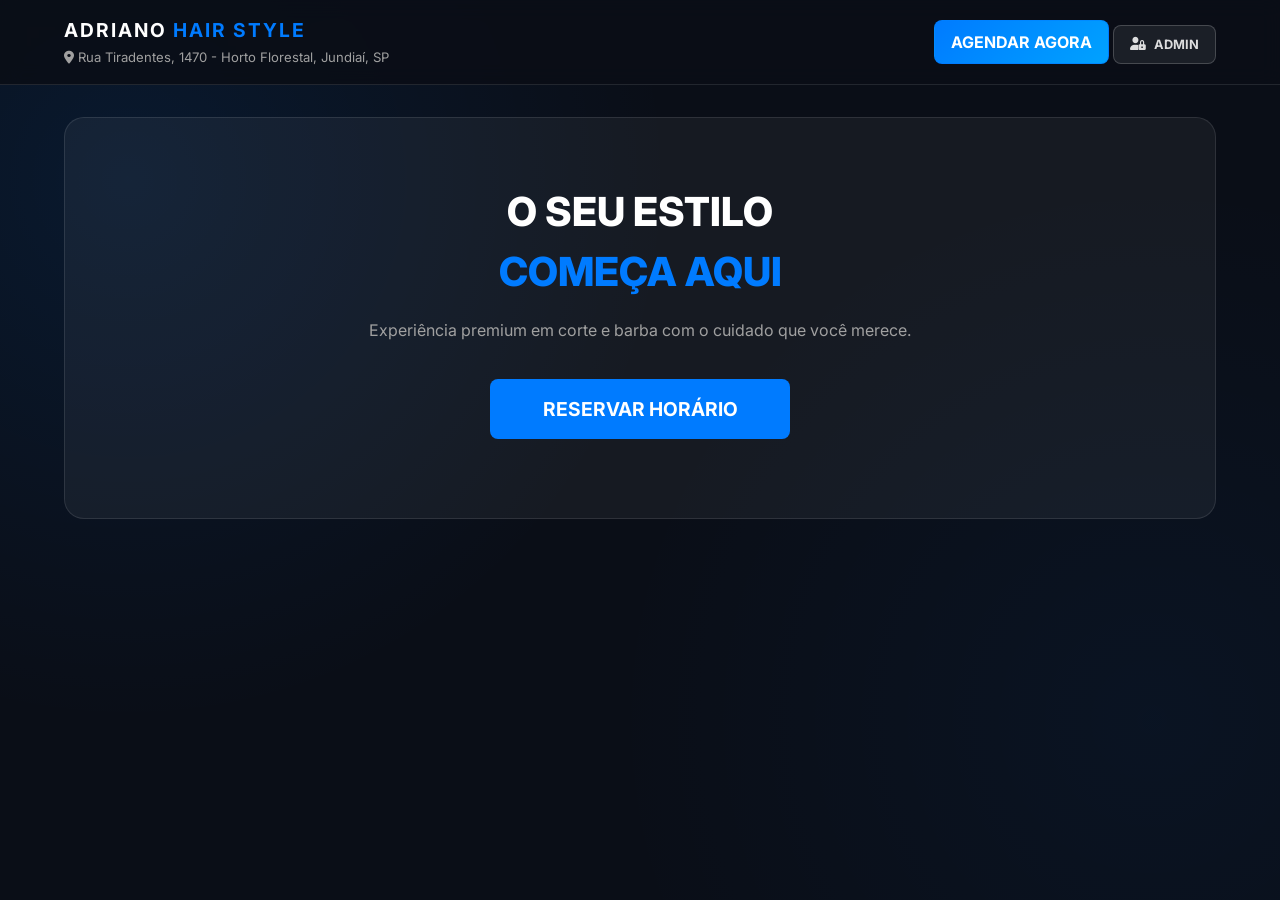
==== index/index.html @ ead25d75 "melhora visual da agenda e sidebar com estilo mais profissional, e melhora agenda diaria e corrige s" ====
﻿<!DOCTYPE html>
<html lang="pt-BR">
<head>
  <meta charset="UTF-8">
  <meta name="viewport" content="width=device-width, initial-scale=1.0">
  <title>Adriano Hair Style</title>
  
  <link rel="stylesheet" href="style.css">
  
  <link rel="stylesheet" href="https://cdnjs.cloudflare.com/ajax/libs/font-awesome/6.0.0/css/all.min.css">
  <link href="https://fonts.googleapis.com/css2?family=Inter:wght@400;700;800&display=swap" rel="stylesheet">
</head>
<body>

<header>
  <div class="brand-locations">
    <h1>ADRIANO <span style="color: var(--accent-blue);">HAIR STYLE</span></h1>
    <p class="location-text"><i class="fa-solid fa-location-dot"></i> Rua Tiradentes, 1470 - Horto Florestal, Jundiaí, SP</p>
  </div>
  <nav>
    <a href="agendamento.html" class="btn-primary">AGENDAR AGORA</a>
    <a href="login.html" class="btn-admin"><i class="fa-solid fa-user-lock"></i> ADMIN</a>
  </nav>
</header>

<main style="padding: 2rem 5%;">
  
  <section class="animate" style="text-align: center; padding: 4rem 1rem; background: var(--card-bg); border-radius: 20px; border: 1px solid var(--glass-border); margin-bottom: 3rem;">
    <h2 style="font-size: 2.5rem; font-weight: 800; margin-bottom: 1rem;">O SEU ESTILO <br><span style="color: var(--accent-blue);">COMEÇA AQUI</span></h2>
    <p style="color: var(--text-dim); margin-bottom: 2rem; max-width: 600px; margin-inline: auto;">Experiência premium em corte e barba com o cuidado que você merece.</p>
    <a href="agendamento.html">
        <button style="max-width: 300px; height: 60px; font-size: 1.2rem;">RESERVAR HORÁRIO</button>
    </a>
  </section>

</main>

</body>
</html>
---- index/style.css ----
@import url('https://fonts.googleapis.com/css2?family=Inter:wght@300;400;600;800&display=swap');

/* 1. CONFIGURAÇÕES GERAIS E CORES */
:root {
  --bg-dark: #0a0e17;
  --card-bg: rgba(255, 255, 255, 0.05);
  --accent-blue: #007bff;
  --accent-hover: #0056b3;
  --text-main: #ffffff;
  --text-dim: #a0a0a0;
  --glass-border: rgba(255, 255, 255, 0.1);
  --success: #28a745;
}

* {
  margin: 0;
  padding: 0;
  box-sizing: border-box;
  font-family: 'Inter', sans-serif;
}

body {
  background-color: var(--bg-dark);
  background-image: 
    radial-gradient(circle at 10% 20%, rgba(0, 123, 255, 0.1) 0%, transparent 40%),
    radial-gradient(circle at 90% 80%, rgba(0, 123, 255, 0.05) 0%, transparent 40%);
  color: var(--text-main);
  line-height: 1.5;
  min-height: 100vh;
  overflow-x: hidden; /* Evita rolagem horizontal indesejada */
}

/* 2. ANIMAÇÕES */
@keyframes fadeInUp {
  from { opacity: 0; transform: translateY(20px); }
  to { opacity: 1; transform: translateY(0); }
}

.animate {
  animation: fadeInUp 0.5s ease forwards;
}

/* 3. HEADER RESPONSIVO */
header {
  padding: 1rem 5%;
  display: flex;
  justify-content: space-between;
  align-items: center;
  background: rgba(10, 14, 23, 0.9);
  backdrop-filter: blur(10px);
  border-bottom: 1px solid var(--glass-border);
  position: sticky;
  top: 0;
  z-index: 1000;
}

header h1 { font-size: 1.2rem; text-transform: uppercase; letter-spacing: 2px; }

header .brand-locations { display: flex; flex-direction: column; gap: 0.2rem; }
header .location-text { font-size: 0.82rem; color: var(--text-dim); margin: 0; }

nav a.btn-primary,
nav a.btn-admin {
  display: inline-flex;
  align-items: center;
  gap: 0.5rem;
  text-decoration: none;
  font-weight: 700;
  border-radius: 8px;
  padding: 9px 16px;
  transition: transform 0.2s ease, box-shadow 0.2s ease, opacity 0.2s ease;
}

nav a.btn-primary {
  color: #fff;
  background: linear-gradient(135deg, #007bff 0%, #00a2ff 100%);
  border: 1px solid rgba(0, 123, 255, 0.5);
}

nav a.btn-primary:hover {
  transform: translateY(-1px);
  box-shadow: 0 10px 20px rgba(0, 123, 255, 0.35);
}

nav a.btn-admin {
  color: rgba(255, 255, 255, 0.9);
  background: rgba(255, 255, 255, 0.08);
  border: 1px solid rgba(255, 255, 255, 0.2);
  font-size: 0.8rem;
  opacity: 0.95;
}

nav a.btn-admin:hover {
  opacity: 1;
  box-shadow: 0 8px 15px rgba(0, 0, 0, 0.2);
}

/* 4. ELEMENTOS DE FORMULÁRIO E CARDS */
.card, .form-container, .grid-panel {
  background: var(--card-bg);
  backdrop-filter: blur(15px);
  border: 1px solid var(--glass-border);
  border-radius: 12px;
  padding: 1.5rem;
  margin-bottom: 1rem;
}

input, select, button {
  width: 100%;
  padding: 12px;
  margin-top: 5px;
  margin-bottom: 15px;
  border-radius: 8px;
  border: 1px solid var(--glass-border);
  background: rgba(255, 255, 255, 0.03);
  color: #fff;
  font-size: 16px; /* Evita zoom automático no iPhone */
}

button {
  background: var(--accent-blue);
  font-weight: 700;
  border: none;
  cursor: pointer;
  transition: 0.3s;
}

button:hover {
  background: var(--accent-hover);
  box-shadow: 0 0 15px rgba(0, 123, 255, 0.3);
}

/* 5. GRID DO ADMIN (ESTRUTURA PRINCIPAL) */
.admin-layout {
  display: flex;
  flex-direction: column; /* Padrão celular: uma coluna */
}

.admin-main {
  padding: 1rem;
  width: 100%;
}

/* Dashboard Cards */
.dashboard-grid {
  display: grid;
  grid-template-columns: repeat(auto-fit, minmax(140px, 1fr));
  gap: 15px;
  margin-bottom: 2rem;
}

.dashboard-grid .card {
  text-align: center;
  padding: 1rem;
}

/* 6. TABELAS RESPONSIVAS (O segredo para telas pequenas) */
.table-container {
  width: 100%;
  overflow-x: auto; /* Permite rolar a tabela no celular */
  margin-top: 10px;
}

table {
  width: 100%;
  border-collapse: collapse;
  min-width: 500px; /* Garante que a tabela não esmague os dados */
}

th, td {
  padding: 12px;
  text-align: left;
  border-bottom: 1px solid var(--glass-border);
}

th { color: var(--accent-blue); font-size: 0.8rem; text-transform: uppercase; }

/* 7. SLOTS DE HORÁRIO (AGENDAMENTO) */
.slots {
  display: grid;
  grid-template-columns: repeat(auto-fill, minmax(80px, 1fr));
  gap: 10px;
}

.slot-btn {
  padding: 10px;
  font-size: 0.8rem;
  background: rgba(255, 255, 255, 0.05);
}

.slot-btn.selected {
  background: var(--accent-blue) !important;
  border-color: #fff;
}

/* 5a. AGENDA */
.schedule-grid {
  display: grid;
  grid-template-columns: 100px repeat(4, minmax(100px, 1fr));
  gap: 0;
  border: 1px solid var(--glass-border);
  border-radius: 12px;
  overflow: hidden;
}

.schedule-row {
  display: contents;
}

.schedule-row > div,
.schedule-row.header > div {
  padding: 12px;
  border-bottom: 1px solid var(--glass-border);
  border-right: 1px solid var(--glass-border);
  background: rgba(255, 255, 255, 0.03);
  min-height: 54px;
  display: flex;
  align-items: center;
  justify-content: center;
  font-size: 0.85rem;
}

.schedule-row.header > div {
  font-weight: 700;
  background: rgba(0, 123, 255, 0.13);
}

.schedule-grid .time-cell {
  background: rgba(0, 0, 0, 0.25);
  font-weight: 600;
}

.slot-cell {
  cursor: pointer;
  transition: background 0.2s ease, transform 0.2s ease;
  text-align: center;
  line-height: 1.2;
  height: 54px;
}

.slot-cell:hover {
  background: rgba(0, 123, 255, 0.15);
  transform: translateY(-1px);
}

.slot-cell.booked {
  background: rgba(40, 167, 69, 0.38);
  color: #fff;
}

.modal {
  display: none;
  position: fixed;
  left: 0;
  top: 0;
  width: 100%;
  height: 100%;
  background: rgba(0, 0, 0, 0.5);
  align-items: center;
  justify-content: center;
  padding: 1rem;
  z-index: 2000;
}

.modal.open {
  display: flex;
}

.modal-content {
  width: min(600px, 100%);
  background: #0f1320;
  border-radius: 16px;
  padding: 1.5rem;
  border: 1px solid var(--glass-border);
  position: relative;
}

.close-modal {
  position: absolute;
  right: 0.75rem;
  top: 0.75rem;
  border: none;
  background: transparent;
  color: var(--text-main);
  font-size: 1rem;
  cursor: pointer;
}

.modal-content h2 { margin-top: 0; margin-bottom: 1rem; }

.form-group { margin-bottom: 0.75rem; }

.form-group label { font-size: 0.8rem; margin-bottom: 0.2rem; display: block; color: var(--text-dim); }

.form-group input,
.form-group select,
.form-group textarea { width: 100%; }

/* CONTROLES DA AGENDA */
.agenda-controls {
  display: flex;
  flex-wrap: wrap;
  align-items: center;
  gap: 0.5rem;
}

.agenda-controls button {
  min-width: 80px;
  max-width: 120px;
  padding: 6px 8px;
  font-size: 0.78rem;
  border-radius: 8px;
  letter-spacing: 0.8px;
  white-space: nowrap;
  text-overflow: ellipsis;
  overflow: hidden;
}

.agenda-controls .agenda-week-label {
  color: var(--text-dim);
  font-size: 0.9rem;
  margin-left: auto;
  white-space: nowrap;
}

/* Responsividade da agenda */
@media (max-width: 768px) {
  .agenda-controls {
    gap: 0.4rem;
  }

  .agenda-controls button {
    min-width: 80px;
    padding: 7px 8px;
    font-size: 0.8rem;
  }

  .agenda-controls .agenda-week-label {
    width: 100%;
    margin-left: 0;
    text-align: left;
  }
}

@media (max-width: 480px) {
  .agenda-controls button {
    min-width: 70px;
    padding: 6px 7px;
    font-size: 0.75rem;
  }

  .agenda-controls .agenda-week-label {
    font-size: 0.78rem;
  }
}

@media (max-width: 768px) {
  .schedule-grid {
    grid-template-columns: 80px repeat(4, minmax(60px, 1fr));
    font-size: 0.75rem;
  }

  .schedule-row > div,
  .schedule-row.header > div {
    padding: 8px;
    min-height: 40px;
  }

  .slot-cell {
    height: 40px;
    font-size: 0.7rem;
  }

  .time-cell {
    font-size: 0.8rem;
  }
}

@media (max-width: 480px) {
  .schedule-grid {
    grid-template-columns: 70px repeat(4, minmax(50px, 1fr));
  }

  .schedule-row > div,
  .schedule-row.header > div {
    padding: 6px;
    min-height: 35px;
  }

  .slot-cell {
    height: 35px;
    font-size: 0.65rem;
  }
}

@media (min-width: 992px) {
  .admin-layout {
    flex-direction: row;
  }

  .admin-sidebar {
    width: 250px;
    height: 100vh;
    position: sticky;
    top: 0;
    border-right: 1px solid var(--glass-border);
    padding: 2rem;
  }

  .admin-main {
    padding: 2.5rem;
    flex: 1;
  }

  .dashboard-grid {
    grid-template-columns: repeat(4, 1fr);
  }

  .grid-two-columns {
    display: grid;
    grid-template-columns: 2fr 1fr;
    gap: 20px;
  }
}

/* BOTÃO VOLTAR */
.btn-back {
  width: auto;
  padding: 8px 15px;
  background: transparent;
  border: 1px solid var(--glass-border);
  font-size: 0.9rem;
}

.admin-sidebar {
  backdrop-filter: blur(20px);
  background: linear-gradient(180deg, rgba(0,0,0,0.6), rgba(10,14,23,0.9));
}

.admin-sidebar a {
  padding: 10px;
  border-radius: 8px;
  transition: 0.2s;
}

.admin-sidebar a:hover {
  background: rgba(0,123,255,0.2);
}

.admin-sidebar a.active {
  background: var(--accent-blue);
  color: white;
}

.schedule-grid {
  border-radius: 16px;
  overflow: hidden;
  box-shadow: 0 10px 30px rgba(0,0,0,0.4);
}

.slot-cell {
  position: relative;
  font-weight: 600;
}

.slot-cell::after {
  content: "";
  position: absolute;
  inset: 0;
  background: rgba(0,255,150,0.05);
  opacity: 0;
  transition: 0.2s;
}

.slot-cell:hover::after {
  opacity: 1;
}

.slot-cell.booked {
  background: linear-gradient(135deg, #28a745, #1e7e34);
  box-shadow: inset 0 0 10px rgba(0,0,0,0.3);
}

.time-cell {
  font-weight: bold;
  background: rgba(0,0,0,0.4);
}
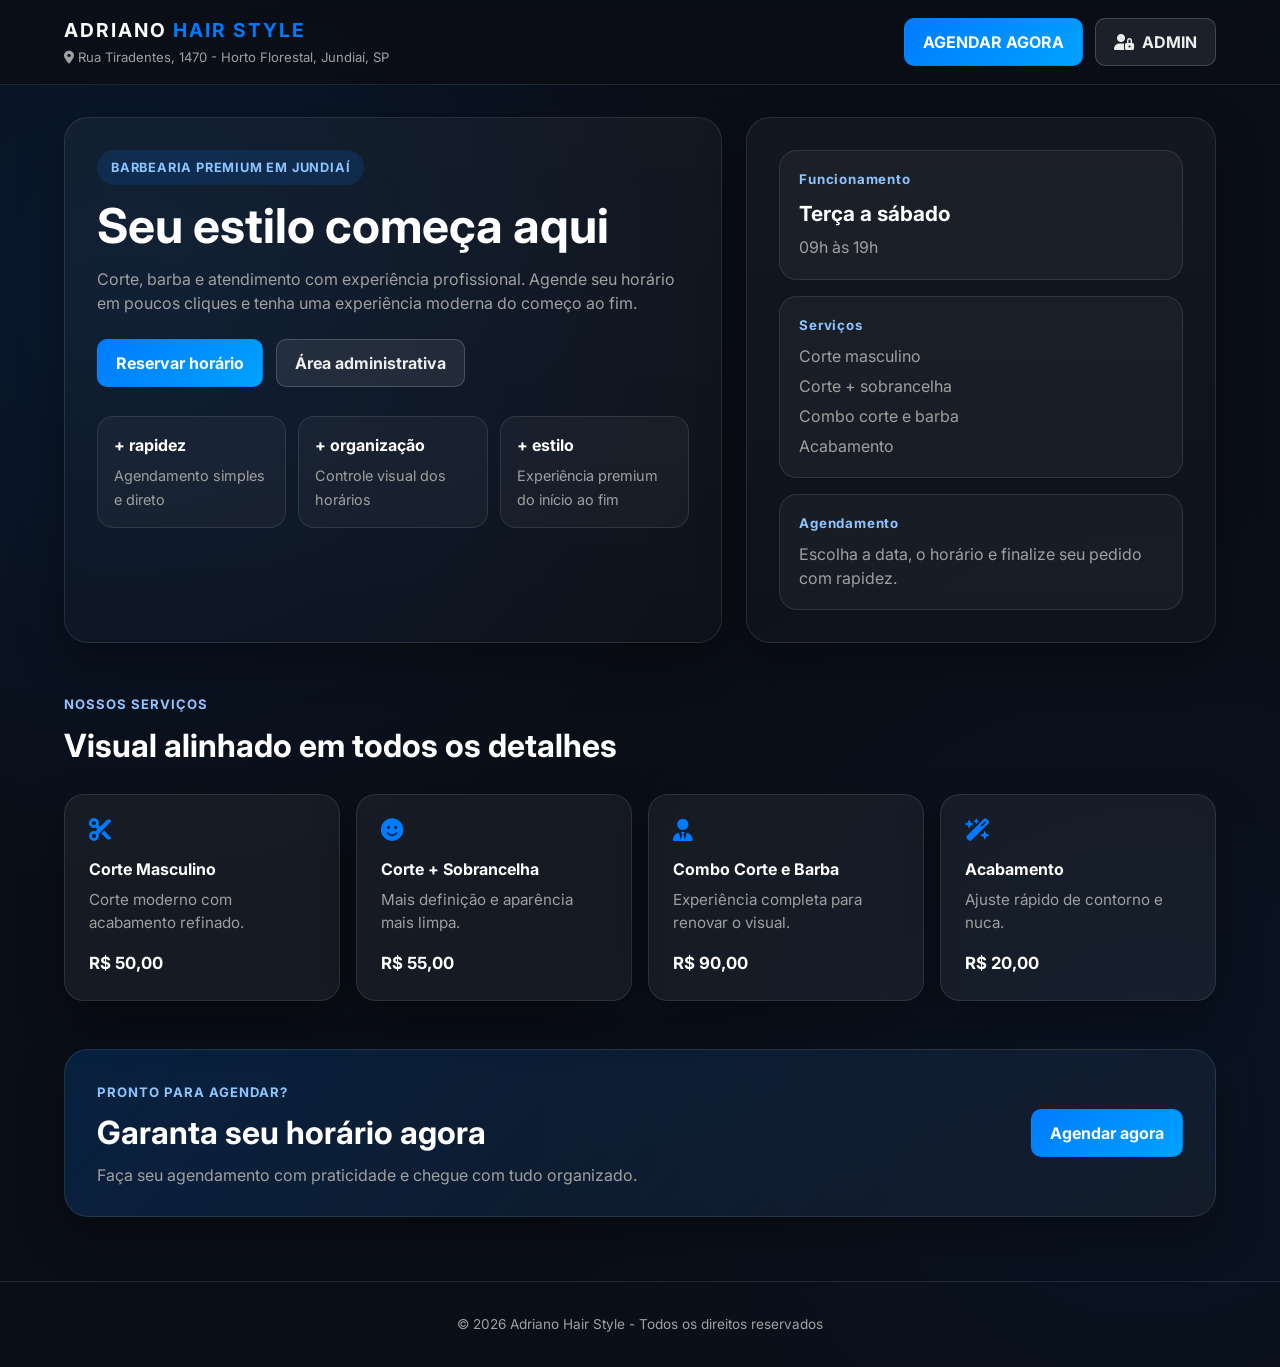
==== commit 9ef62d20: "refatora dashboard, visual da tela inicial e da  tela de agendamento com visual melhor e selecao de " ====
--- a/index/index.html
+++ b/index/index.html
@@ -4,9 +4,7 @@
   <meta charset="UTF-8">
   <meta name="viewport" content="width=device-width, initial-scale=1.0">
   <title>Adriano Hair Style</title>
-  
   <link rel="stylesheet" href="style.css">
-  
   <link rel="stylesheet" href="https://cdnjs.cloudflare.com/ajax/libs/font-awesome/6.0.0/css/all.min.css">
   <link href="https://fonts.googleapis.com/css2?family=Inter:wght@400;700;800&display=swap" rel="stylesheet">
 </head>
@@ -23,17 +21,113 @@
   </nav>
 </header>
 
-<main style="padding: 2rem 5%;">
-  
-  <section class="animate" style="text-align: center; padding: 4rem 1rem; background: var(--card-bg); border-radius: 20px; border: 1px solid var(--glass-border); margin-bottom: 3rem;">
-    <h2 style="font-size: 2.5rem; font-weight: 800; margin-bottom: 1rem;">O SEU ESTILO <br><span style="color: var(--accent-blue);">COMEÇA AQUI</span></h2>
-    <p style="color: var(--text-dim); margin-bottom: 2rem; max-width: 600px; margin-inline: auto;">Experiência premium em corte e barba com o cuidado que você merece.</p>
-    <a href="agendamento.html">
-        <button style="max-width: 300px; height: 60px; font-size: 1.2rem;">RESERVAR HORÁRIO</button>
-    </a>
+<main class="home-main">
+  <section class="hero-section animate">
+    <div class="hero-content">
+      <span class="hero-badge">BARBEARIA PREMIUM EM JUNDIAÍ</span>
+      <h2>Seu estilo começa aqui</h2>
+      <p>
+        Corte, barba e atendimento com experiência profissional.
+        Agende seu horário em poucos cliques e tenha uma experiência moderna do começo ao fim.
+      </p>
+
+      <div class="hero-actions">
+        <a href="agendamento.html" class="hero-btn-primary">Reservar horário</a>
+        <a href="login.html" class="hero-btn-secondary">Área administrativa</a>
+      </div>
+
+      <div class="hero-highlights">
+        <div class="highlight-card">
+          <strong>+ rapidez</strong>
+          <span>Agendamento simples e direto</span>
+        </div>
+        <div class="highlight-card">
+          <strong>+ organização</strong>
+          <span>Controle visual dos horários</span>
+        </div>
+        <div class="highlight-card">
+          <strong>+ estilo</strong>
+          <span>Experiência premium do início ao fim</span>
+        </div>
+      </div>
+    </div>
+
+    <div class="hero-panel">
+      <div class="hero-panel-card">
+        <small>Funcionamento</small>
+        <h3>Terça a sábado</h3>
+        <p>09h às 19h</p>
+      </div>
+
+      <div class="hero-panel-card">
+        <small>Serviços</small>
+        <ul>
+          <li>Corte masculino</li>
+          <li>Corte + sobrancelha</li>
+          <li>Combo corte e barba</li>
+          <li>Acabamento</li>
+        </ul>
+      </div>
+
+      <div class="hero-panel-card">
+        <small>Agendamento</small>
+        <p>Escolha a data, o horário e finalize seu pedido com rapidez.</p>
+      </div>
+    </div>
   </section>
 
+  <section class="services-section animate">
+    <div class="section-title">
+      <span>NOSSOS SERVIÇOS</span>
+      <h3>Visual alinhado em todos os detalhes</h3>
+    </div>
+
+    <div class="services-grid">
+      <div class="service-card">
+        <i class="fa-solid fa-scissors"></i>
+        <h4>Corte Masculino</h4>
+        <p>Corte moderno com acabamento refinado.</p>
+        <strong>R$ 50,00</strong>
+      </div>
+
+      <div class="service-card">
+        <i class="fa-solid fa-face-smile"></i>
+        <h4>Corte + Sobrancelha</h4>
+        <p>Mais definição e aparência mais limpa.</p>
+        <strong>R$ 55,00</strong>
+      </div>
+
+      <div class="service-card">
+        <i class="fa-solid fa-user-tie"></i>
+        <h4>Combo Corte e Barba</h4>
+        <p>Experiência completa para renovar o visual.</p>
+        <strong>R$ 90,00</strong>
+      </div>
+
+      <div class="service-card">
+        <i class="fa-solid fa-wand-magic-sparkles"></i>
+        <h4>Acabamento</h4>
+        <p>Ajuste rápido de contorno e nuca.</p>
+        <strong>R$ 20,00</strong>
+      </div>
+    </div>
+  </section>
+
+  <section class="cta-section animate">
+    <div class="cta-box">
+      <div>
+        <span class="section-mini-title">PRONTO PARA AGENDAR?</span>
+        <h3>Garanta seu horário agora</h3>
+        <p>Faça seu agendamento com praticidade e chegue com tudo organizado.</p>
+      </div>
+      <a href="agendamento.html" class="hero-btn-primary">Agendar agora</a>
+    </div>
+  </section>
 </main>
+
+<footer class="site-footer">
+  <p>&copy; 2026 Adriano Hair Style - Todos os direitos reservados</p>
+</footer>
 
 </body>
 </html>
--- a/index/style.css
+++ b/index/style.css
@@ -1,15 +1,19 @@
 @import url('https://fonts.googleapis.com/css2?family=Inter:wght@300;400;600;800&display=swap');
 
-/* 1. CONFIGURAÇÕES GERAIS E CORES */
 :root {
   --bg-dark: #0a0e17;
+  --bg-secondary: #0f1727;
   --card-bg: rgba(255, 255, 255, 0.05);
+  --card-strong: rgba(255, 255, 255, 0.08);
   --accent-blue: #007bff;
   --accent-hover: #0056b3;
+  --accent-soft: rgba(0, 123, 255, 0.14);
   --text-main: #ffffff;
   --text-dim: #a0a0a0;
   --glass-border: rgba(255, 255, 255, 0.1);
   --success: #28a745;
+  --danger: #ff4d4f;
+  --shadow: 0 18px 45px rgba(0, 0, 0, 0.35);
 }
 
 * {
@@ -19,102 +23,148 @@
   font-family: 'Inter', sans-serif;
 }
 
+html {
+  scroll-behavior: smooth;
+}
+
 body {
   background-color: var(--bg-dark);
-  background-image: 
+  background-image:
     radial-gradient(circle at 10% 20%, rgba(0, 123, 255, 0.1) 0%, transparent 40%),
     radial-gradient(circle at 90% 80%, rgba(0, 123, 255, 0.05) 0%, transparent 40%);
   color: var(--text-main);
   line-height: 1.5;
   min-height: 100vh;
-  overflow-x: hidden; /* Evita rolagem horizontal indesejada */
-}
-
-/* 2. ANIMAÇÕES */
+  overflow-x: hidden;
+}
+
+a {
+  color: inherit;
+  text-decoration: none;
+}
+
 @keyframes fadeInUp {
-  from { opacity: 0; transform: translateY(20px); }
-  to { opacity: 1; transform: translateY(0); }
+  from {
+    opacity: 0;
+    transform: translateY(20px);
+  }
+  to {
+    opacity: 1;
+    transform: translateY(0);
+  }
 }
 
 .animate {
   animation: fadeInUp 0.5s ease forwards;
 }
 
-/* 3. HEADER RESPONSIVO */
 header {
   padding: 1rem 5%;
   display: flex;
   justify-content: space-between;
   align-items: center;
   background: rgba(10, 14, 23, 0.9);
-  backdrop-filter: blur(10px);
+  backdrop-filter: blur(12px);
   border-bottom: 1px solid var(--glass-border);
   position: sticky;
   top: 0;
   z-index: 1000;
 }
 
-header h1 { font-size: 1.2rem; text-transform: uppercase; letter-spacing: 2px; }
-
-header .brand-locations { display: flex; flex-direction: column; gap: 0.2rem; }
-header .location-text { font-size: 0.82rem; color: var(--text-dim); margin: 0; }
+header h1 {
+  font-size: 1.2rem;
+  text-transform: uppercase;
+  letter-spacing: 2px;
+}
+
+header .brand-locations {
+  display: flex;
+  flex-direction: column;
+  gap: 0.2rem;
+}
+
+header .location-text {
+  font-size: 0.82rem;
+  color: var(--text-dim);
+  margin: 0;
+}
+
+nav {
+  display: flex;
+  gap: 0.75rem;
+  align-items: center;
+}
 
 nav a.btn-primary,
-nav a.btn-admin {
+nav a.btn-admin,
+.hero-btn-primary,
+.hero-btn-secondary {
   display: inline-flex;
   align-items: center;
+  justify-content: center;
   gap: 0.5rem;
   text-decoration: none;
   font-weight: 700;
-  border-radius: 8px;
-  padding: 9px 16px;
-  transition: transform 0.2s ease, box-shadow 0.2s ease, opacity 0.2s ease;
-}
-
-nav a.btn-primary {
+  border-radius: 10px;
+  padding: 11px 18px;
+  transition: transform 0.2s ease, box-shadow 0.2s ease, opacity 0.2s ease, background 0.2s ease;
+}
+
+nav a.btn-primary,
+.hero-btn-primary {
   color: #fff;
   background: linear-gradient(135deg, #007bff 0%, #00a2ff 100%);
   border: 1px solid rgba(0, 123, 255, 0.5);
 }
 
-nav a.btn-primary:hover {
+nav a.btn-primary:hover,
+.hero-btn-primary:hover {
   transform: translateY(-1px);
   box-shadow: 0 10px 20px rgba(0, 123, 255, 0.35);
 }
 
-nav a.btn-admin {
-  color: rgba(255, 255, 255, 0.9);
+nav a.btn-admin,
+.hero-btn-secondary {
+  color: rgba(255, 255, 255, 0.92);
   background: rgba(255, 255, 255, 0.08);
-  border: 1px solid rgba(255, 255, 255, 0.2);
-  font-size: 0.8rem;
-  opacity: 0.95;
-}
-
-nav a.btn-admin:hover {
+  border: 1px solid rgba(255, 255, 255, 0.18);
+}
+
+nav a.btn-admin:hover,
+.hero-btn-secondary:hover {
   opacity: 1;
   box-shadow: 0 8px 15px rgba(0, 0, 0, 0.2);
 }
 
-/* 4. ELEMENTOS DE FORMULÁRIO E CARDS */
-.card, .form-container, .grid-panel {
+.card,
+.form-container,
+.grid-panel {
   background: var(--card-bg);
-  backdrop-filter: blur(15px);
-  border: 1px solid var(--glass-border);
-  border-radius: 12px;
+  backdrop-filter: blur(16px);
+  border: 1px solid var(--glass-border);
+  border-radius: 16px;
   padding: 1.5rem;
   margin-bottom: 1rem;
-}
-
-input, select, button {
+  box-shadow: var(--shadow);
+}
+
+input,
+select,
+textarea,
+button {
   width: 100%;
-  padding: 12px;
+  padding: 12px 14px;
   margin-top: 5px;
   margin-bottom: 15px;
-  border-radius: 8px;
-  border: 1px solid var(--glass-border);
-  background: rgba(255, 255, 255, 0.03);
+  border-radius: 10px;
+  border: 1px solid var(--glass-border);
+  background: rgba(255, 255, 255, 0.04);
   color: #fff;
-  font-size: 16px; /* Evita zoom automático no iPhone */
+  font-size: 16px;
+}
+
+textarea {
+  resize: vertical;
 }
 
 button {
@@ -130,10 +180,29 @@
   box-shadow: 0 0 15px rgba(0, 123, 255, 0.3);
 }
 
-/* 5. GRID DO ADMIN (ESTRUTURA PRINCIPAL) */
 .admin-layout {
   display: flex;
-  flex-direction: column; /* Padrão celular: uma coluna */
+  flex-direction: column;
+}
+
+.admin-sidebar {
+  backdrop-filter: blur(20px);
+  background: linear-gradient(180deg, rgba(0,0,0,0.6), rgba(10,14,23,0.9));
+}
+
+.admin-sidebar a {
+  padding: 10px;
+  border-radius: 10px;
+  transition: 0.2s;
+}
+
+.admin-sidebar a:hover {
+  background: rgba(0,123,255,0.2);
+}
+
+.admin-sidebar a.active {
+  background: var(--accent-blue);
+  color: white;
 }
 
 .admin-main {
@@ -141,7 +210,13 @@
   width: 100%;
 }
 
-/* Dashboard Cards */
+.dashboard {
+  display: grid;
+  grid-template-columns: repeat(auto-fit, minmax(180px, 1fr));
+  gap: 15px;
+  margin-bottom: 1.5rem;
+}
+
 .dashboard-grid {
   display: grid;
   grid-template-columns: repeat(auto-fit, minmax(140px, 1fr));
@@ -154,28 +229,242 @@
   padding: 1rem;
 }
 
-/* 6. TABELAS RESPONSIVAS (O segredo para telas pequenas) */
 .table-container {
   width: 100%;
-  overflow-x: auto; /* Permite rolar a tabela no celular */
+  overflow-x: auto;
   margin-top: 10px;
 }
 
 table {
   width: 100%;
   border-collapse: collapse;
-  min-width: 500px; /* Garante que a tabela não esmague os dados */
-}
-
-th, td {
+  min-width: 500px;
+}
+
+th,
+td {
   padding: 12px;
   text-align: left;
   border-bottom: 1px solid var(--glass-border);
 }
 
-th { color: var(--accent-blue); font-size: 0.8rem; text-transform: uppercase; }
-
-/* 7. SLOTS DE HORÁRIO (AGENDAMENTO) */
+th {
+  color: var(--accent-blue);
+  font-size: 0.8rem;
+  text-transform: uppercase;
+}
+
+.home-main {
+  padding: 2rem 5%;
+}
+
+.hero-section {
+  display: grid;
+  grid-template-columns: 1.4fr 1fr;
+  gap: 24px;
+  align-items: stretch;
+  margin-bottom: 3rem;
+}
+
+.hero-content,
+.hero-panel {
+  background: linear-gradient(180deg, rgba(255,255,255,0.04), rgba(255,255,255,0.02));
+  border: 1px solid var(--glass-border);
+  border-radius: 24px;
+  padding: 2rem;
+  box-shadow: var(--shadow);
+  backdrop-filter: blur(18px);
+}
+
+.hero-badge {
+  display: inline-block;
+  margin-bottom: 1rem;
+  padding: 8px 14px;
+  border-radius: 999px;
+  background: var(--accent-soft);
+  color: #8ec5ff;
+  font-size: 0.8rem;
+  font-weight: 700;
+  letter-spacing: 0.8px;
+}
+
+.hero-content h2 {
+  font-size: 3rem;
+  line-height: 1.05;
+  margin-bottom: 1rem;
+  max-width: 520px;
+}
+
+.hero-content p {
+  color: var(--text-dim);
+  max-width: 620px;
+  font-size: 1rem;
+  margin-bottom: 1.5rem;
+}
+
+.hero-actions {
+  display: flex;
+  flex-wrap: wrap;
+  gap: 0.8rem;
+  margin-bottom: 1.8rem;
+}
+
+.hero-highlights {
+  display: grid;
+  grid-template-columns: repeat(3, 1fr);
+  gap: 12px;
+}
+
+.highlight-card {
+  padding: 1rem;
+  border-radius: 16px;
+  background: rgba(255,255,255,0.04);
+  border: 1px solid var(--glass-border);
+}
+
+.highlight-card strong {
+  display: block;
+  margin-bottom: 0.35rem;
+  color: #fff;
+}
+
+.highlight-card span {
+  color: var(--text-dim);
+  font-size: 0.9rem;
+}
+
+.hero-panel {
+  display: flex;
+  flex-direction: column;
+  gap: 16px;
+  justify-content: center;
+}
+
+.hero-panel-card {
+  padding: 1.2rem;
+  border-radius: 18px;
+  background: rgba(255,255,255,0.04);
+  border: 1px solid var(--glass-border);
+}
+
+.hero-panel-card small {
+  color: #8ec5ff;
+  display: block;
+  margin-bottom: 0.5rem;
+  font-weight: 700;
+  letter-spacing: 0.8px;
+}
+
+.hero-panel-card h3 {
+  margin-bottom: 0.4rem;
+  font-size: 1.3rem;
+}
+
+.hero-panel-card p,
+.hero-panel-card li {
+  color: var(--text-dim);
+}
+
+.hero-panel-card ul {
+  list-style: none;
+  display: grid;
+  gap: 6px;
+  padding-left: 0;
+}
+
+.services-section {
+  margin-bottom: 3rem;
+}
+
+.section-title {
+  margin-bottom: 1.5rem;
+}
+
+.section-title span,
+.section-mini-title {
+  color: #8ec5ff;
+  font-size: 0.82rem;
+  font-weight: 700;
+  letter-spacing: 1px;
+  text-transform: uppercase;
+}
+
+.section-title h3,
+.cta-box h3 {
+  font-size: 2rem;
+  margin-top: 0.4rem;
+}
+
+.services-grid {
+  display: grid;
+  grid-template-columns: repeat(4, 1fr);
+  gap: 16px;
+}
+
+.service-card {
+  background: var(--card-bg);
+  border: 1px solid var(--glass-border);
+  border-radius: 20px;
+  padding: 1.5rem;
+  box-shadow: var(--shadow);
+  transition: transform 0.2s ease, border-color 0.2s ease;
+}
+
+.service-card:hover {
+  transform: translateY(-4px);
+  border-color: rgba(0,123,255,0.45);
+}
+
+.service-card i {
+  color: var(--accent-blue);
+  font-size: 1.4rem;
+  margin-bottom: 1rem;
+}
+
+.service-card h4 {
+  margin-bottom: 0.5rem;
+}
+
+.service-card p {
+  color: var(--text-dim);
+  margin-bottom: 1rem;
+  font-size: 0.95rem;
+}
+
+.service-card strong {
+  color: #fff;
+  font-size: 1.05rem;
+}
+
+.cta-section {
+  margin-bottom: 2rem;
+}
+
+.cta-box {
+  display: flex;
+  justify-content: space-between;
+  align-items: center;
+  gap: 1rem;
+  background: linear-gradient(135deg, rgba(0,123,255,0.18), rgba(255,255,255,0.04));
+  border: 1px solid var(--glass-border);
+  border-radius: 24px;
+  padding: 1.8rem 2rem;
+  box-shadow: var(--shadow);
+}
+
+.cta-box p {
+  color: var(--text-dim);
+  margin-top: 0.4rem;
+}
+
+.site-footer {
+  text-align: center;
+  padding: 2rem;
+  color: var(--text-dim);
+  font-size: 0.85rem;
+  border-top: 1px solid var(--glass-border);
+}
+
 .slots {
   display: grid;
   grid-template-columns: repeat(auto-fill, minmax(80px, 1fr));
@@ -188,19 +477,20 @@
   background: rgba(255, 255, 255, 0.05);
 }
 
-.slot-btn.selected {
+.slot-btn.selected,
+.slot-btn.active {
   background: var(--accent-blue) !important;
   border-color: #fff;
 }
 
-/* 5a. AGENDA */
 .schedule-grid {
   display: grid;
   grid-template-columns: 100px repeat(4, minmax(100px, 1fr));
   gap: 0;
   border: 1px solid var(--glass-border);
-  border-radius: 12px;
+  border-radius: 16px;
   overflow: hidden;
+  box-shadow: 0 10px 30px rgba(0,0,0,0.4);
 }
 
 .schedule-row {
@@ -226,8 +516,8 @@
 }
 
 .schedule-grid .time-cell {
-  background: rgba(0, 0, 0, 0.25);
-  font-weight: 600;
+  background: rgba(0,0,0,0.4);
+  font-weight: 700;
 }
 
 .slot-cell {
@@ -236,6 +526,21 @@
   text-align: center;
   line-height: 1.2;
   height: 54px;
+  position: relative;
+  font-weight: 600;
+}
+
+.slot-cell::after {
+  content: "";
+  position: absolute;
+  inset: 0;
+  background: rgba(0,255,150,0.05);
+  opacity: 0;
+  transition: 0.2s;
+}
+
+.slot-cell:hover::after {
+  opacity: 1;
 }
 
 .slot-cell:hover {
@@ -244,8 +549,9 @@
 }
 
 .slot-cell.booked {
-  background: rgba(40, 167, 69, 0.38);
+  background: linear-gradient(135deg, #28a745, #1e7e34);
   color: #fff;
+  box-shadow: inset 0 0 10px rgba(0,0,0,0.3);
 }
 
 .modal {
@@ -255,7 +561,7 @@
   top: 0;
   width: 100%;
   height: 100%;
-  background: rgba(0, 0, 0, 0.5);
+  background: rgba(0, 0, 0, 0.55);
   align-items: center;
   justify-content: center;
   padding: 1rem;
@@ -269,10 +575,11 @@
 .modal-content {
   width: min(600px, 100%);
   background: #0f1320;
-  border-radius: 16px;
+  border-radius: 18px;
   padding: 1.5rem;
   border: 1px solid var(--glass-border);
   position: relative;
+  box-shadow: var(--shadow);
 }
 
 .close-modal {
@@ -284,19 +591,33 @@
   color: var(--text-main);
   font-size: 1rem;
   cursor: pointer;
-}
-
-.modal-content h2 { margin-top: 0; margin-bottom: 1rem; }
-
-.form-group { margin-bottom: 0.75rem; }
-
-.form-group label { font-size: 0.8rem; margin-bottom: 0.2rem; display: block; color: var(--text-dim); }
+  width: auto;
+  margin: 0;
+  padding: 6px 8px;
+}
+
+.modal-content h2 {
+  margin-top: 0;
+  margin-bottom: 1rem;
+}
+
+.form-group {
+  margin-bottom: 0.75rem;
+}
+
+.form-group label {
+  font-size: 0.8rem;
+  margin-bottom: 0.2rem;
+  display: block;
+  color: var(--text-dim);
+}
 
 .form-group input,
 .form-group select,
-.form-group textarea { width: 100%; }
-
-/* CONTROLES DA AGENDA */
+.form-group textarea {
+  width: 100%;
+}
+
 .agenda-controls {
   display: flex;
   flex-wrap: wrap;
@@ -306,11 +627,11 @@
 
 .agenda-controls button {
   min-width: 80px;
-  max-width: 120px;
-  padding: 6px 8px;
+  max-width: 140px;
+  padding: 8px 10px;
   font-size: 0.78rem;
   border-radius: 8px;
-  letter-spacing: 0.8px;
+  letter-spacing: 0.4px;
   white-space: nowrap;
   text-overflow: ellipsis;
   overflow: hidden;
@@ -323,8 +644,57 @@
   white-space: nowrap;
 }
 
-/* Responsividade da agenda */
+.btn-back {
+  width: auto;
+  padding: 8px 15px;
+  background: transparent;
+  border: 1px solid var(--glass-border);
+  font-size: 0.9rem;
+}
+
+@media (max-width: 1100px) {
+  .hero-section {
+    grid-template-columns: 1fr;
+  }
+
+  .services-grid {
+    grid-template-columns: repeat(2, 1fr);
+  }
+
+  .hero-highlights {
+    grid-template-columns: 1fr;
+  }
+}
+
 @media (max-width: 768px) {
+  header {
+    flex-direction: column;
+    align-items: flex-start;
+    gap: 1rem;
+  }
+
+  nav {
+    width: 100%;
+    flex-wrap: wrap;
+  }
+
+  .home-main {
+    padding: 1.5rem 5%;
+  }
+
+  .hero-content h2 {
+    font-size: 2.2rem;
+  }
+
+  .cta-box {
+    flex-direction: column;
+    align-items: flex-start;
+  }
+
+  .services-grid {
+    grid-template-columns: 1fr;
+  }
+
   .agenda-controls {
     gap: 0.4rem;
   }
@@ -340,9 +710,43 @@
     margin-left: 0;
     text-align: left;
   }
+
+  .schedule-grid {
+    grid-template-columns: 80px repeat(4, minmax(60px, 1fr));
+    font-size: 0.75rem;
+  }
+
+  .schedule-row > div,
+  .schedule-row.header > div {
+    padding: 8px;
+    min-height: 40px;
+  }
+
+  .slot-cell {
+    height: 40px;
+    font-size: 0.7rem;
+  }
+
+  .time-cell {
+    font-size: 0.8rem;
+  }
 }
 
 @media (max-width: 480px) {
+  .hero-content,
+  .hero-panel,
+  .service-card,
+  .cta-box,
+  .card,
+  .form-container,
+  .grid-panel {
+    padding: 1.2rem;
+  }
+
+  .hero-content h2 {
+    font-size: 1.9rem;
+  }
+
   .agenda-controls button {
     min-width: 70px;
     padding: 6px 7px;
@@ -352,31 +756,7 @@
   .agenda-controls .agenda-week-label {
     font-size: 0.78rem;
   }
-}
-
-@media (max-width: 768px) {
-  .schedule-grid {
-    grid-template-columns: 80px repeat(4, minmax(60px, 1fr));
-    font-size: 0.75rem;
-  }
-
-  .schedule-row > div,
-  .schedule-row.header > div {
-    padding: 8px;
-    min-height: 40px;
-  }
-
-  .slot-cell {
-    height: 40px;
-    font-size: 0.7rem;
-  }
-
-  .time-cell {
-    font-size: 0.8rem;
-  }
-}
-
-@media (max-width: 480px) {
+
   .schedule-grid {
     grid-template-columns: 70px repeat(4, minmax(50px, 1fr));
   }
@@ -411,77 +791,4 @@
     padding: 2.5rem;
     flex: 1;
   }
-
-  .dashboard-grid {
-    grid-template-columns: repeat(4, 1fr);
-  }
-
-  .grid-two-columns {
-    display: grid;
-    grid-template-columns: 2fr 1fr;
-    gap: 20px;
-  }
-}
-
-/* BOTÃO VOLTAR */
-.btn-back {
-  width: auto;
-  padding: 8px 15px;
-  background: transparent;
-  border: 1px solid var(--glass-border);
-  font-size: 0.9rem;
-}
-
-.admin-sidebar {
-  backdrop-filter: blur(20px);
-  background: linear-gradient(180deg, rgba(0,0,0,0.6), rgba(10,14,23,0.9));
-}
-
-.admin-sidebar a {
-  padding: 10px;
-  border-radius: 8px;
-  transition: 0.2s;
-}
-
-.admin-sidebar a:hover {
-  background: rgba(0,123,255,0.2);
-}
-
-.admin-sidebar a.active {
-  background: var(--accent-blue);
-  color: white;
-}
-
-.schedule-grid {
-  border-radius: 16px;
-  overflow: hidden;
-  box-shadow: 0 10px 30px rgba(0,0,0,0.4);
-}
-
-.slot-cell {
-  position: relative;
-  font-weight: 600;
-}
-
-.slot-cell::after {
-  content: "";
-  position: absolute;
-  inset: 0;
-  background: rgba(0,255,150,0.05);
-  opacity: 0;
-  transition: 0.2s;
-}
-
-.slot-cell:hover::after {
-  opacity: 1;
-}
-
-.slot-cell.booked {
-  background: linear-gradient(135deg, #28a745, #1e7e34);
-  box-shadow: inset 0 0 10px rgba(0,0,0,0.3);
-}
-
-.time-cell {
-  font-weight: bold;
-  background: rgba(0,0,0,0.4);
 }
